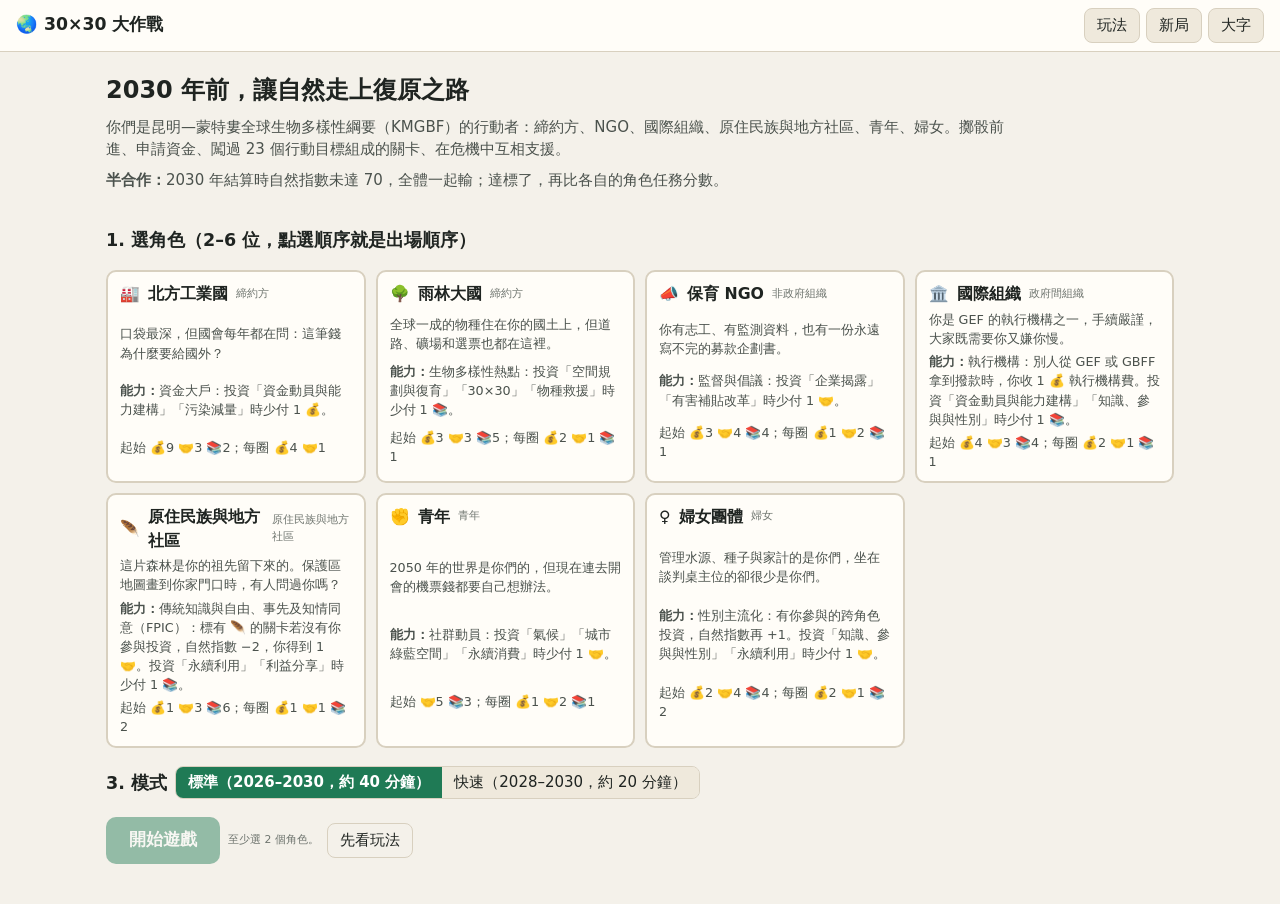
==== game/index.html @ 677c0ac2 "add board, events, facts and roles" ====
<!doctype html>
<html lang="zh-Hant-TW">
<head>
<meta charset="utf-8">
<meta name="viewport" content="width=device-width,initial-scale=1,viewport-fit=cover">
<title>30×30 大作戰</title>
<meta name="description" content="以昆明—蒙特婁全球生物多樣性綱要為題的角色扮演桌遊：締約方、NGO、國際組織、原住民族與地方社區、青年、婦女一起在 2030 年前讓自然復原。">
<link rel="icon" href="data:image/svg+xml,<svg xmlns='http://www.w3.org/2000/svg' viewBox='0 0 100 100'><text y='.9em' font-size='90'>🌏</text></svg>">
<link rel="stylesheet" href="game.css">
</head>
<body>
<header class="top">
  <h1><span aria-hidden="true">🌏</span> 30×30 大作戰</h1>
  <div id="hud" class="hud" aria-live="polite"></div>
  <nav class="menu">
    <button type="button" id="btnRules">玩法</button>
    <button type="button" id="btnNew">新局</button>
    <button type="button" id="btnBig" aria-pressed="false" title="投影用大字">大字</button>
  </nav>
</header>
<main id="app"></main>
<dialog id="modal"><div id="modalBody"></div></dialog>
<noscript>這個遊戲需要啟用 JavaScript。</noscript>
<script type="module" src="js/ui.js"></script>
</body>
</html>
---- game/game.css ----
:root {
  --bg: #f4f1ea; --surface: #fffdf8; --surface2: #efe9dc; --ink: #1f2421; --ink2: #4b524d; --muted: #6f756f;
  --line: #d8d0bf; --accent: #1f7a55; --accent-ink: #fff; --warn: #b4521c; --danger: #a8322a; --gold: #b8860b;
  --zA: #2f8f5b; --zB: #c08a1e; --zC: #3d6fb6; --fund: #7a5cc7; --crisis: #b5452f; --scen: #0f8fa8;
  --shadow: 0 1px 2px rgb(0 0 0 / .08), 0 4px 14px rgb(0 0 0 / .06);
  --r: 10px; --fs: 15px;
  color-scheme: light;
}
@media (prefers-color-scheme: dark) {
  :root:not([data-theme="light"]) {
    --bg: #151816; --surface: #1d211f; --surface2: #262b28; --ink: #ecefe9; --ink2: #c3c9c2; --muted: #98a097;
    --line: #353b37; --accent: #3fb07e; --accent-ink: #0d1510; --warn: #e08a52; --danger: #e0675e; --gold: #e0b44a;
    --zA: #4fb57f; --zB: #d9a640; --zC: #6f9be0; --fund: #a38be6; --crisis: #e07a62; --scen: #43b8cf;
    --shadow: 0 1px 2px rgb(0 0 0 / .4), 0 4px 14px rgb(0 0 0 / .3);
    color-scheme: dark;
  }
}
:root[data-theme="dark"] {
  --bg: #151816; --surface: #1d211f; --surface2: #262b28; --ink: #ecefe9; --ink2: #c3c9c2; --muted: #98a097;
  --line: #353b37; --accent: #3fb07e; --accent-ink: #0d1510; --warn: #e08a52; --danger: #e0675e; --gold: #e0b44a;
  --zA: #4fb57f; --zB: #d9a640; --zC: #6f9be0; --fund: #a38be6; --crisis: #e07a62; --scen: #43b8cf;
  color-scheme: dark;
}
:root.big { --fs: 19px; }
* { box-sizing: border-box; }
html { font-size: var(--fs); }
body {
  margin: 0; background: var(--bg); color: var(--ink);
  font-family: "Noto Sans TC", "PingFang TC", "Microsoft JhengHei", system-ui, sans-serif; line-height: 1.5;
}
button { font: inherit; color: inherit; cursor: pointer; }
button:focus-visible, a:focus-visible, input:focus-visible, select:focus-visible { outline: 3px solid var(--accent); outline-offset: 2px; }
a { color: var(--accent); }
.top {
  display: flex; align-items: center; gap: 12px; flex-wrap: wrap;
  padding: 8px 16px; background: var(--surface); border-bottom: 1px solid var(--line); position: sticky; top: 0; z-index: 5;
}
.top h1 { font-size: 1.15rem; margin: 0; white-space: nowrap; }
.hud { flex: 1; display: flex; gap: 16px; align-items: center; flex-wrap: wrap; min-width: 0; }
.menu { display: flex; gap: 6px; }
.menu button, .btn {
  border: 1px solid var(--line); background: var(--surface2); border-radius: 8px; padding: 5px 12px;
}
.btn.primary { background: var(--accent); color: var(--accent-ink); border-color: transparent; font-weight: 600; }
.btn.ghost { background: transparent; }
.btn:disabled { opacity: .45; cursor: not-allowed; }
.btn.big { padding: 10px 22px; font-size: 1.1rem; border-radius: 10px; }

/* 自然指數 */
.meter { display: flex; align-items: center; gap: 8px; min-width: 240px; flex: 1; max-width: 480px; }
.meter .bar { position: relative; flex: 1; height: 16px; border-radius: 99px; background: var(--surface2); border: 1px solid var(--line); overflow: hidden; }
.meter .fill { position: absolute; inset: 0 auto 0 0; background: linear-gradient(90deg, #8fbf6a, var(--accent)); transition: width .6s ease; }
.meter .goal { position: absolute; top: -2px; bottom: -2px; width: 2px; background: var(--ink); }
.meter b { font-variant-numeric: tabular-nums; min-width: 2.4em; text-align: right; }
.year { font-weight: 700; font-variant-numeric: tabular-nums; }
.chip { display: inline-flex; align-items: center; gap: 4px; padding: 1px 8px; border-radius: 99px; background: var(--surface2); border: 1px solid var(--line); font-size: .85rem; white-space: nowrap; }

/* 版面 */
.game { display: grid; grid-template-columns: minmax(0, 1fr) 320px; gap: 14px; padding: 14px 16px; max-width: 1800px; margin: 0 auto; }
@media (max-width: 1100px) { .game { grid-template-columns: 1fr; } }

/* 棋盤：9×9，外圈 32 格 */
.board {
  display: grid; gap: 3px; aspect-ratio: 1; max-height: calc(100vh - 90px); width: 100%; margin: 0 auto;
  grid-template-columns: 1.25fr repeat(7, 1fr) 1.25fr; grid-template-rows: 1.25fr repeat(7, 1fr) 1.25fr;
}
.sq {
  position: relative; background: var(--surface); border: 1px solid var(--line); border-radius: 6px;
  padding: 3px 4px; font-size: .68rem; line-height: 1.2; overflow: hidden; display: flex; flex-direction: column; gap: 2px;
  text-align: left; min-width: 0;
}
.sq .ic { font-size: 1.05rem; line-height: 1; }
.sq .nm { font-weight: 600; overflow-wrap: anywhere; }
.sq .sub { color: var(--muted); font-size: .62rem; }
.sq.target { border-top: 5px solid var(--z); }
.sq.target.zA { --z: var(--zA); } .sq.target.zB { --z: var(--zB); } .sq.target.zC { --z: var(--zC); }
.sq.fund { background: color-mix(in srgb, var(--fund) 10%, var(--surface)); }
.sq.crisis { background: color-mix(in srgb, var(--crisis) 12%, var(--surface)); }
.sq.scenario { background: color-mix(in srgb, var(--scen) 10%, var(--surface)); }
.sq.corner { background: var(--surface2); font-size: .74rem; }
.sq.done { background: color-mix(in srgb, var(--accent) 18%, var(--surface)); }
.sq.here { outline: 3px solid var(--gold); outline-offset: -1px; }
.pips { display: flex; gap: 2px; margin-top: auto; }
.pip { width: 9px; height: 9px; border-radius: 50%; border: 1.5px solid var(--z, var(--accent)); }
.pip.on { background: var(--z, var(--accent)); }
.fpic { position: absolute; top: 2px; right: 3px; font-size: .8rem; }
.tokens { display: flex; flex-wrap: wrap; gap: 1px; position: absolute; bottom: 2px; right: 2px; max-width: 70%; justify-content: flex-end; }
.tok {
  width: 22px; height: 22px; border-radius: 50%; display: grid; place-items: center; font-size: .72rem;
  background: var(--c); border: 2px solid var(--surface); box-shadow: 0 1px 3px rgb(0 0 0 / .35); transition: transform .15s;
}
.tok.cur { transform: scale(1.25); z-index: 2; }

/* 棋盤中央：行動面板 */
.center {
  grid-row: 2 / 9; grid-column: 2 / 9; background: var(--surface); border: 1px solid var(--line); border-radius: var(--r);
  padding: 14px 16px; overflow: auto; display: flex; flex-direction: column; gap: 10px; box-shadow: var(--shadow);
}
.turn { display: flex; align-items: center; gap: 10px; flex-wrap: wrap; }
.turn .who { font-size: 1.15rem; font-weight: 700; }
.badge { display: inline-flex; align-items: center; gap: 6px; padding: 2px 10px 2px 4px; border-radius: 99px; background: color-mix(in srgb, var(--c) 18%, var(--surface)); border: 1.5px solid var(--c); font-weight: 600; }
.badge .dot { width: 24px; height: 24px; border-radius: 50%; display: grid; place-items: center; background: var(--c); }
.card {
  border: 1px solid var(--line); border-radius: var(--r); padding: 12px 14px; background: var(--surface2);
  display: flex; flex-direction: column; gap: 8px;
}
.card h2 { margin: 0; font-size: 1.15rem; display: flex; gap: 8px; align-items: center; }
.card .kind { font-size: .78rem; font-weight: 600; padding: 1px 8px; border-radius: 99px; color: #fff; background: var(--kc, var(--accent)); }
.card p { margin: 0; }
.opts { display: grid; gap: 8px; }
.opt {
  text-align: left; border: 1.5px solid var(--line); background: var(--surface); border-radius: 10px; padding: 9px 12px;
  display: flex; justify-content: space-between; gap: 10px; align-items: center;
}
.opt:hover:not(:disabled) { border-color: var(--accent); }
.opt:disabled { opacity: .5; cursor: not-allowed; }
.opt .cost { white-space: nowrap; font-variant-numeric: tabular-nums; color: var(--ink2); }
.result { font-size: 1.02rem; border-left: 4px solid var(--accent); padding: 4px 10px; background: var(--surface); border-radius: 0 8px 8px 0; }
.know { border-top: 1px dashed var(--line); padding-top: 8px; font-size: .9rem; color: var(--ink2); }
.know summary { cursor: pointer; font-weight: 600; color: var(--ink); }
.know ul { margin: 6px 0 0; padding-left: 1.1em; display: grid; gap: 6px; }
.know .src { font-size: .8rem; color: var(--muted); }
.know .q { font-weight: 600; color: var(--ink); margin: 6px 0 0; }
.tgt { font-size: .85rem; color: var(--ink2); }
.tgt b { color: var(--ink); }

/* 資源池 */
.slots { display: flex; flex-wrap: wrap; gap: 6px; }
.slot { min-width: 54px; height: 40px; border-radius: 8px; border: 2px dashed var(--line); display: grid; place-items: center; font-size: 1.05rem; background: var(--surface); }
.slot.full { border-style: solid; border-color: var(--c); background: color-mix(in srgb, var(--c) 18%, var(--surface)); }
.slot small { font-size: .62rem; display: block; line-height: 1; }
.givers { display: grid; gap: 6px; }
.giver { display: flex; align-items: center; gap: 8px; flex-wrap: wrap; }
.giver .gname { min-width: 9em; }
.giver button { min-width: 48px; }
.dice { display: flex; gap: 8px; font-size: 2.4rem; line-height: 1; }
.dice span { display: inline-block; }
.dice.roll span { animation: shake .5s ease; }
@keyframes shake { 0% { transform: rotate(0) } 25% { transform: rotate(-25deg) scale(1.15) } 50% { transform: rotate(20deg) } 75% { transform: rotate(-10deg) } 100% { transform: rotate(0) } }
.log { font-size: .82rem; color: var(--ink2); max-height: 9.5em; overflow: auto; border-top: 1px solid var(--line); padding-top: 6px; margin-top: auto; }
.log div { padding: 1px 0; }
.log .plus { color: var(--accent); } .log .minus { color: var(--danger); }
.row { display: flex; gap: 8px; flex-wrap: wrap; align-items: center; }

/* 側欄 */
.side { display: flex; flex-direction: column; gap: 12px; min-width: 0; }
.pcard { background: var(--surface); border: 1px solid var(--line); border-left: 6px solid var(--c); border-radius: var(--r); padding: 8px 10px; box-shadow: var(--shadow); }
.pcard.cur { outline: 2px solid var(--gold); }
.pcard .h { display: flex; align-items: center; gap: 6px; justify-content: space-between; }
.pcard .nm { font-weight: 700; }
.pcard .res { display: flex; gap: 10px; font-variant-numeric: tabular-nums; font-size: 1.05rem; }
.pcard .res span.flash { animation: flash .9s ease; border-radius: 4px; }
@keyframes flash { 0% { background: color-mix(in srgb, var(--gold) 55%, transparent) } 100% { background: transparent } }
.pcard details { font-size: .8rem; color: var(--ink2); }
.pcard summary { cursor: pointer; }
.pcard ul { margin: 4px 0; padding-left: 1.1em; }
.tag { font-size: .72rem; color: var(--muted); }
.tgrid { display: grid; grid-template-columns: repeat(6, 1fr); gap: 3px; }
.tcell { font-size: .66rem; text-align: center; border-radius: 4px; padding: 3px 1px; background: var(--surface2); border: 1px solid var(--line); cursor: help; }
.tcell.s1 { background: color-mix(in srgb, var(--gold) 30%, var(--surface)); }
.tcell.s2 { background: var(--accent); color: var(--accent-ink); border-color: transparent; font-weight: 700; }
.panel { background: var(--surface); border: 1px solid var(--line); border-radius: var(--r); padding: 10px 12px; }
.panel h3 { margin: 0 0 6px; font-size: .95rem; }
.legend { display: flex; gap: 8px; flex-wrap: wrap; font-size: .72rem; color: var(--muted); margin-top: 6px; }

/* 開局 */
.setup { max-width: 1100px; margin: 0 auto; padding: 20px 16px 40px; display: grid; gap: 18px; }
.hero { display: grid; gap: 8px; }
.hero h2 { margin: 0; font-size: 1.6rem; }
.hero p { margin: 0; color: var(--ink2); max-width: 60em; }
.roles { display: grid; grid-template-columns: repeat(auto-fill, minmax(240px, 1fr)); gap: 10px; }
.rcard { text-align: left; background: var(--surface); border: 2px solid var(--line); border-radius: var(--r); padding: 10px 12px; display: grid; gap: 4px; position: relative; }
.rcard[aria-pressed="true"] { border-color: var(--c); background: color-mix(in srgb, var(--c) 10%, var(--surface)); }
.rcard .t { display: flex; align-items: center; gap: 8px; font-weight: 700; font-size: 1.05rem; }
.rcard .g { font-size: .75rem; color: var(--muted); font-weight: 400; }
.rcard p { margin: 0; font-size: .85rem; color: var(--ink2); }
.rcard .seat { position: absolute; top: 8px; right: 10px; font-size: .8rem; font-weight: 700; color: var(--c); }
.seats { display: grid; gap: 8px; }
.seatrow { display: flex; gap: 8px; align-items: center; flex-wrap: wrap; background: var(--surface); border: 1px solid var(--line); border-radius: 8px; padding: 6px 10px; }
.seatrow input[type=text] { font: inherit; padding: 4px 8px; border: 1px solid var(--line); border-radius: 6px; background: var(--surface2); color: var(--ink); width: 11em; }
.seg { display: inline-flex; border: 1px solid var(--line); border-radius: 8px; overflow: hidden; }
.seg button { border: 0; background: var(--surface2); padding: 4px 12px; }
.seg button[aria-pressed="true"] { background: var(--accent); color: var(--accent-ink); font-weight: 600; }

dialog { border: 1px solid var(--line); border-radius: 14px; padding: 0; max-width: min(760px, calc(100vw - 32px)); width: 100%; background: var(--surface); color: var(--ink); box-shadow: 0 10px 40px rgb(0 0 0 / .3); }
dialog::backdrop { background: rgb(0 0 0 / .45); }
#modalBody { padding: 18px 20px; display: grid; gap: 10px; max-height: 85vh; overflow: auto; }
#modalBody h2 { margin: 0; }
#modalBody table { border-collapse: collapse; width: 100%; font-size: .9rem; }
#modalBody td, #modalBody th { border-bottom: 1px solid var(--line); padding: 4px 6px; text-align: left; vertical-align: top; }
.report .tgrid { grid-template-columns: repeat(auto-fill, minmax(110px, 1fr)); }
.report .tcell { font-size: .78rem; padding: 6px 4px; text-align: left; }
.big-result { font-size: 1.5rem; font-weight: 800; }
.toast { position: fixed; left: 50%; bottom: 20px; transform: translateX(-50%); background: var(--ink); color: var(--bg); padding: 8px 16px; border-radius: 99px; z-index: 20; font-weight: 600; box-shadow: var(--shadow); animation: up .3s ease; }
@keyframes up { from { transform: translate(-50%, 20px); opacity: 0 } }

@media (max-width: 700px) {
  .top { padding: 6px 16px; }
  .top h1 { flex: 1; }
  .hud { order: 3; flex-basis: 100%; gap: 8px; }
  .hud > .tag:last-child { display: none; }
  .year { white-space: nowrap; }
  .board { gap: 2px; max-height: none; aspect-ratio: auto; grid-template-rows: repeat(9, 36px) auto; }
  .center { grid-row: 10; grid-column: 1 / -1; margin-top: 6px; }
  .sq { padding: 2px; font-size: .5rem; }
  .sq .sub, .sq .nm { display: none; }
  .sq .ic { font-size: .9rem; }
  .tok { width: 14px; height: 14px; font-size: .5rem; border-width: 1px; }
  .center { padding: 8px; gap: 6px; font-size: .85rem; }
  .card { padding: 8px; }
  .dice { font-size: 1.8rem; }
  .meter { min-width: 0; }
}
@media (prefers-reduced-motion: reduce) { * { animation: none !important; transition: none !important; } }
@media print { .top nav, .board, .side { display: none; } }
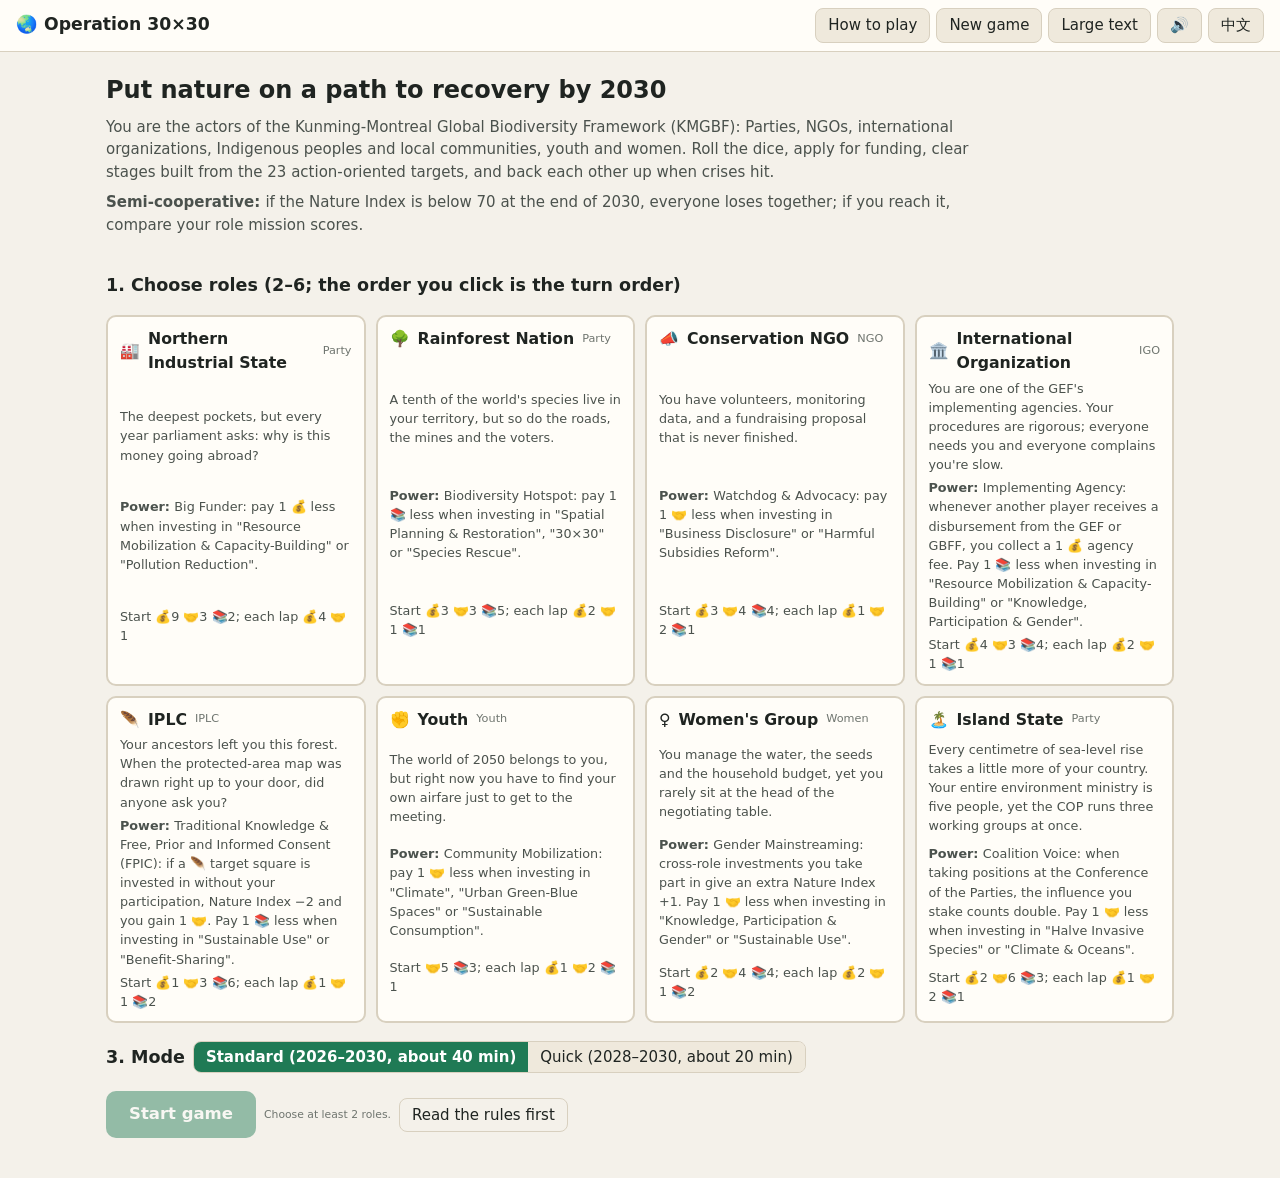
==== commit a9c43d4e: "add icons and voice" ====
--- a/game/index.html
+++ b/game/index.html
@@ -5,22 +5,27 @@
 <meta name="viewport" content="width=device-width,initial-scale=1,viewport-fit=cover">
 <title>30×30 大作戰</title>
 <meta name="description" content="以昆明—蒙特婁全球生物多樣性綱要為題的角色扮演桌遊：締約方、NGO、國際組織、原住民族與地方社區、青年、婦女一起在 2030 年前讓自然復原。">
-<link rel="icon" href="data:image/svg+xml,<svg xmlns='http://www.w3.org/2000/svg' viewBox='0 0 100 100'><text y='.9em' font-size='90'>🌏</text></svg>">
+<meta name="theme-color" content="#1f6f4a">
+<link rel="manifest" href="manifest.json">
+<link rel="icon" href="icons/icon.svg" type="image/svg+xml">
+<link rel="apple-touch-icon" href="icons/icon-192.png">
 <link rel="stylesheet" href="game.css">
 </head>
 <body>
 <header class="top">
-  <h1><span aria-hidden="true">🌏</span> 30×30 大作戰</h1>
+  <h1><span aria-hidden="true">🌏</span> <span id="appTitle">30×30 大作戰</span></h1>
   <div id="hud" class="hud" aria-live="polite"></div>
   <nav class="menu">
     <button type="button" id="btnRules">玩法</button>
     <button type="button" id="btnNew">新局</button>
     <button type="button" id="btnBig" aria-pressed="false" title="投影用大字">大字</button>
+    <button type="button" id="btnSound" aria-pressed="true">🔊</button>
+    <button type="button" id="btnLang" lang="en" title="Switch to English">EN</button>
   </nav>
 </header>
 <main id="app"></main>
 <dialog id="modal"><div id="modalBody"></div></dialog>
-<noscript>這個遊戲需要啟用 JavaScript。</noscript>
+<noscript>這個遊戲需要啟用 JavaScript。This game requires JavaScript.</noscript>
 <script type="module" src="js/ui.js"></script>
 </body>
 </html>
--- a/game/game.css
+++ b/game/game.css
@@ -197,6 +197,8 @@
 @media (max-width: 700px) {
   .top { padding: 6px 16px; }
   .top h1 { flex: 1; }
+  .menu { flex-wrap: wrap; }
+  .menu button { white-space: nowrap; padding: 4px 8px; font-size: .85rem; }
   .hud { order: 3; flex-basis: 100%; gap: 8px; }
   .hud > .tag:last-child { display: none; }
   .year { white-space: nowrap; }
